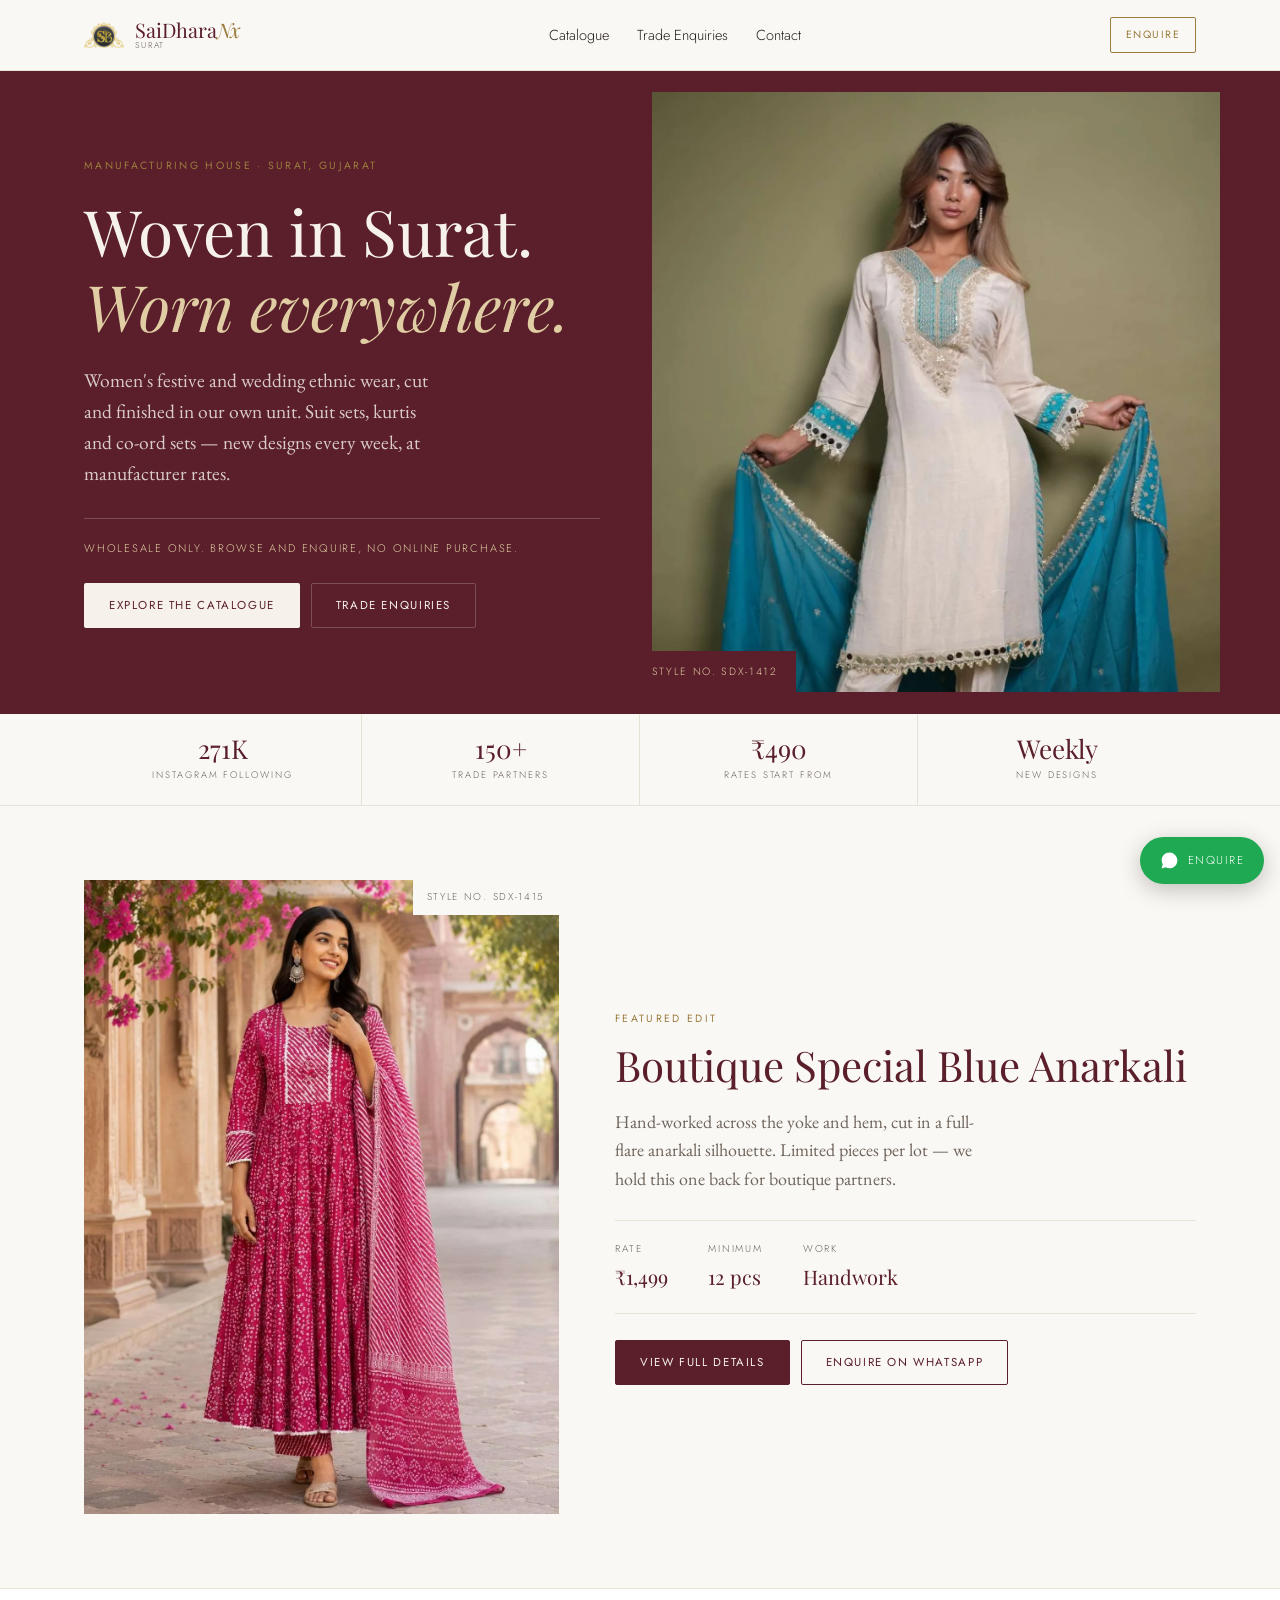
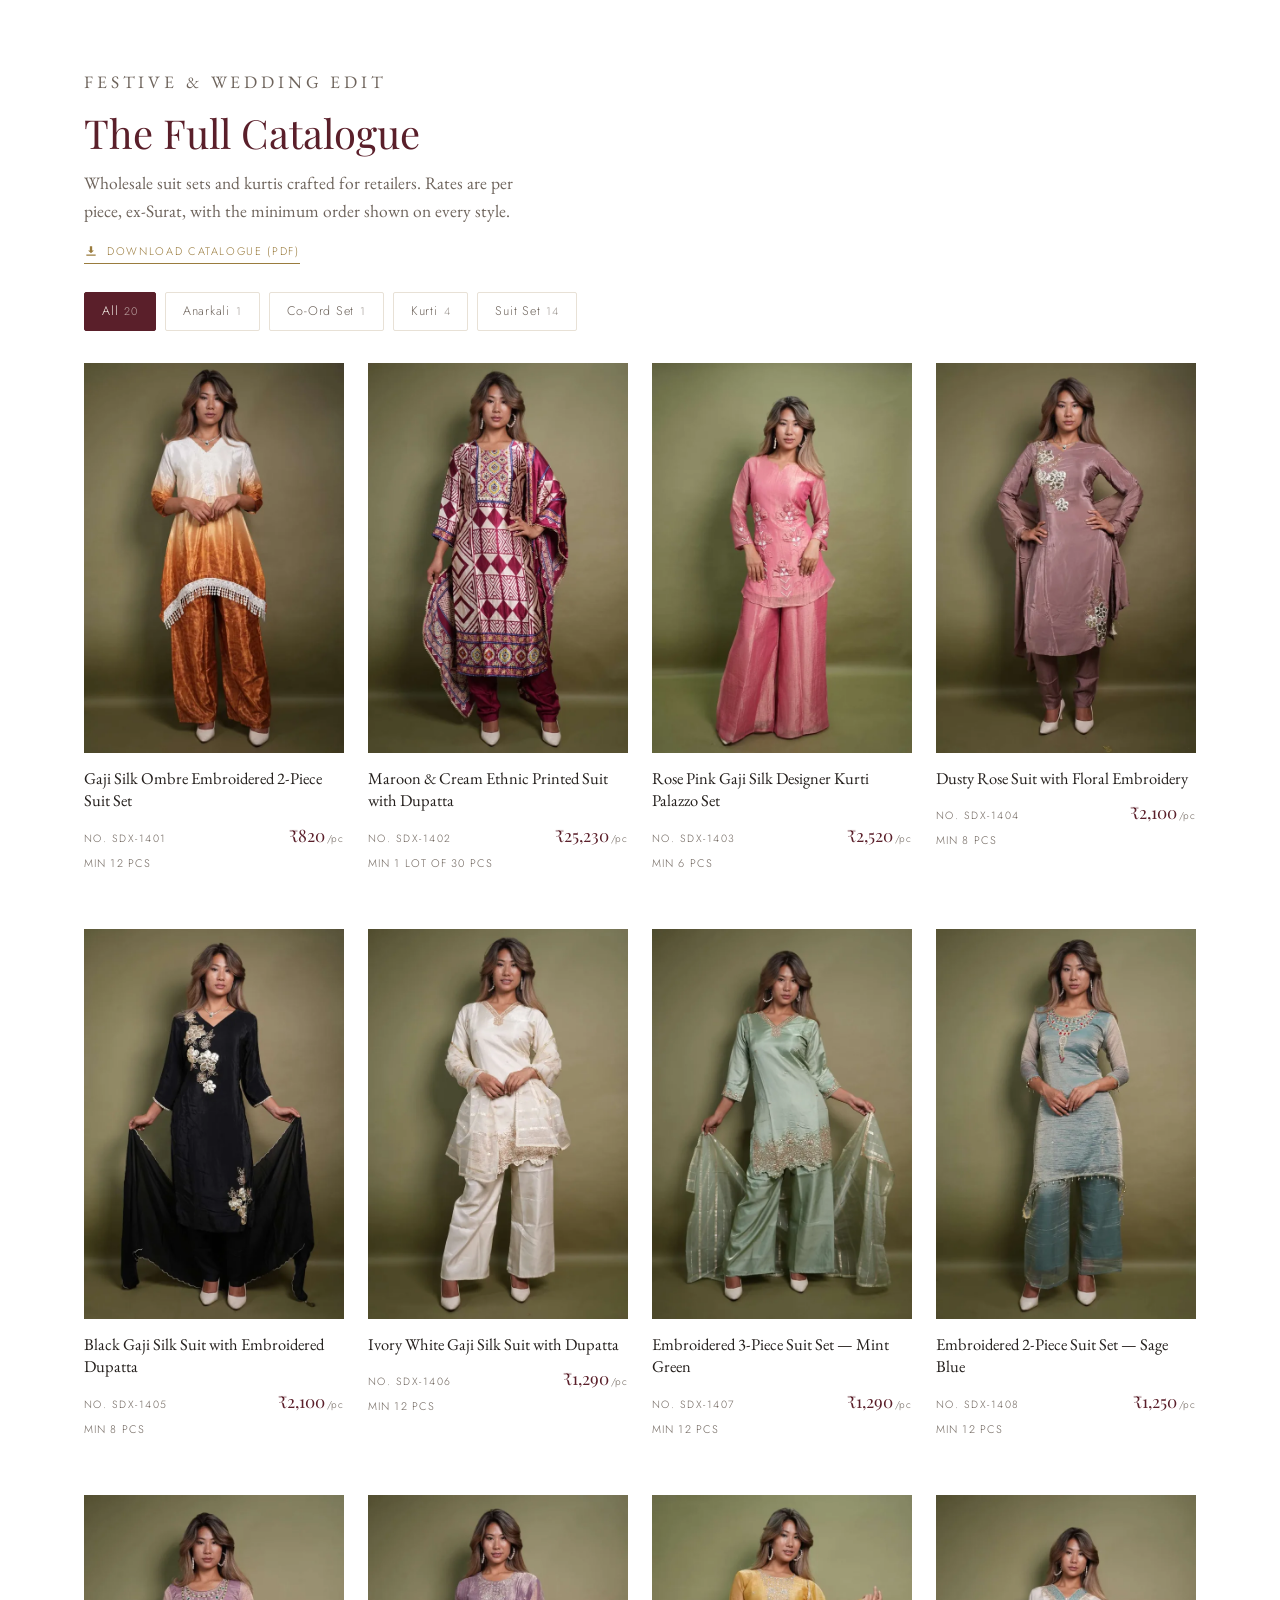
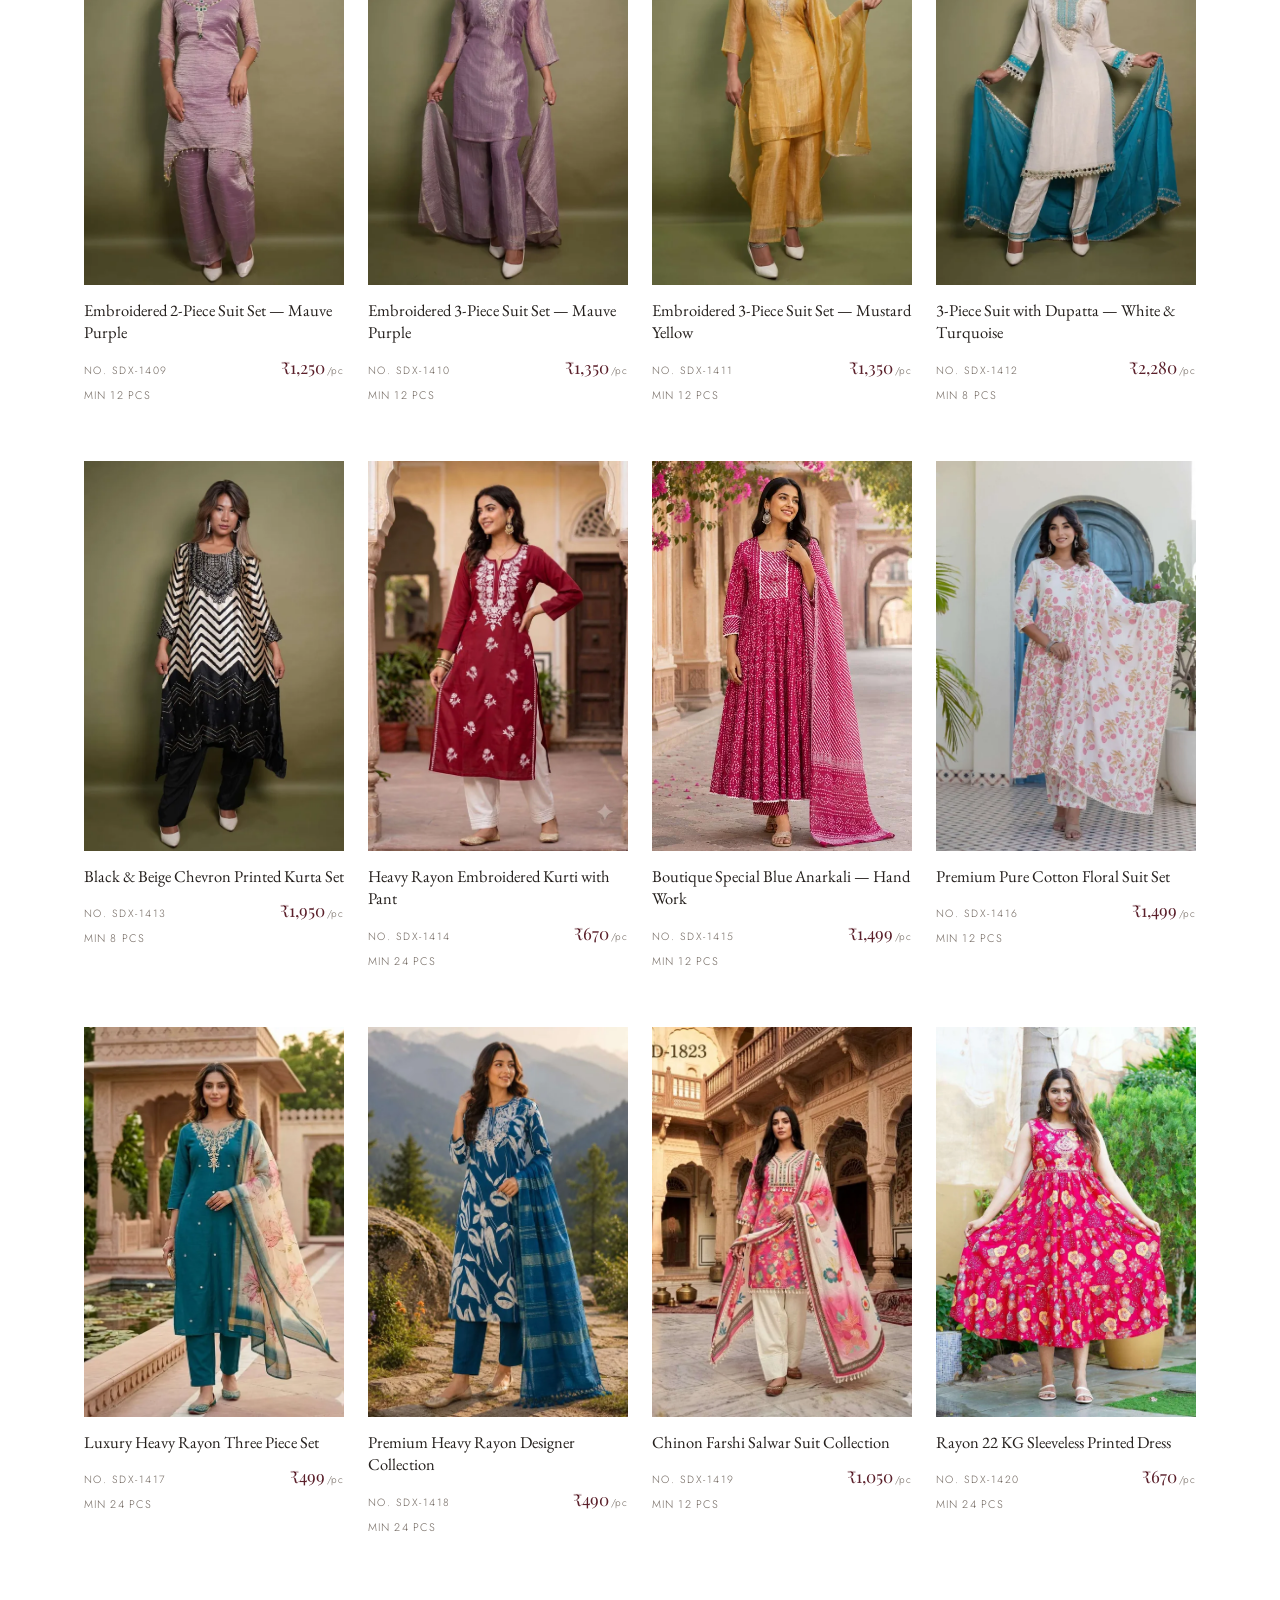
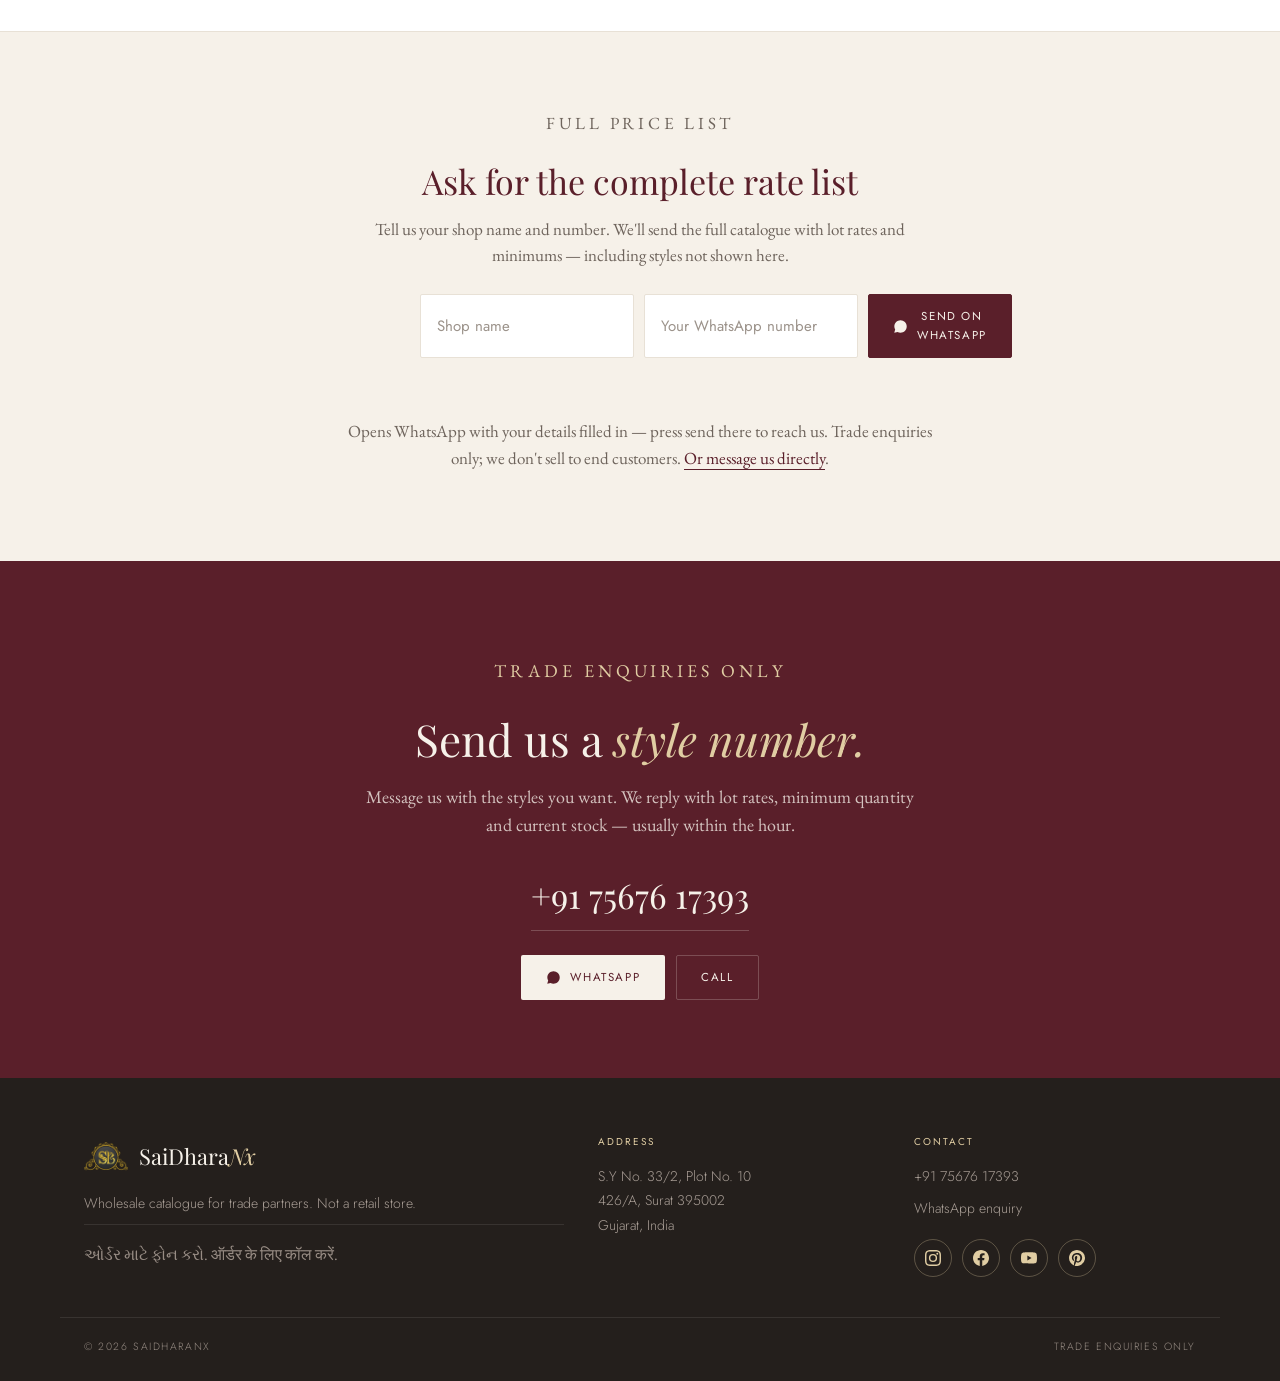
==== index.html @ 98fdb4f4 "Wholesale catalogue site for SaiDharaNx Static catalogue built for a Surat ethnic-wear manufacturer." ====
<!DOCTYPE html>
<html lang="en">
<head>
<meta charset="UTF-8">
<meta name="viewport" content="width=device-width, initial-scale=1.0">
<title>SaiDharaNx — Wholesale Ethnic Wear Manufacturer, Surat</title>
<meta name="description" content="Manufacturing house in Surat. Women's festive and wedding ethnic wear — suit sets, kurtis, co-ord sets. Wholesale catalogue for trade partners. Rates from ₹490 per piece.">
<link rel="canonical" href="https://REPLACE-WITH-LIVE-DOMAIN.com/">

<!-- WhatsApp / social preview -->
<meta property="og:type" content="website">
<meta property="og:site_name" content="SaiDharaNx">
<meta property="og:title" content="SaiDharaNx — Wholesale Ethnic Wear, Surat">
<meta property="og:description" content="Manufacturer of women's festive and wedding ethnic wear. Suit sets, kurtis, co-ord sets. Wholesale only — rates from ₹490 per piece.">
<!-- ⚠️ og:image MUST be an absolute URL — social crawlers cannot resolve
     a relative path. Replace the host below with the live domain. -->
<meta property="og:image" content="https://REPLACE-WITH-LIVE-DOMAIN.com/assets/img/og.jpg">
<meta property="og:image:width" content="1200">
<meta property="og:image:height" content="630">
<meta name="twitter:card" content="summary_large_image">
<meta name="theme-color" content="#5A1F2A">

<link rel="icon" href="assets/img/logo-96.png">
<link rel="apple-touch-icon" href="assets/img/logo-96.png">
<link rel="preconnect" href="https://fonts.googleapis.com">
<link rel="preconnect" href="https://fonts.gstatic.com" crossorigin>
<link href="https://fonts.googleapis.com/css2?family=Playfair+Display:ital@0;1&family=EB+Garamond:ital@0;1&family=Jost:wght@300;400&display=swap" rel="stylesheet">
<link rel="stylesheet" href="assets/site.css">

<script type="application/ld+json">
{"@context":"https://schema.org","@type":"Organization","name":"SaiDharaNx",
 "url":"https://REPLACE-WITH-LIVE-DOMAIN.com/","logo":"assets/img/logo-96.png",
 "telephone":"+91-75676-17393",
 "address":{"@type":"PostalAddress","streetAddress":"S.Y No. 33/2, Plot No. 10, 426/A","addressLocality":"Surat","postalCode":"395002","addressRegion":"Gujarat","addressCountry":"IN"},
 "sameAs":["https://www.instagram.com/saidharannx_official"]}
</script>

<style>
.hero{background:var(--aubergine);color:var(--ivory);overflow:hidden}
.hero__in{display:grid;max-width:var(--wrap);margin:0 auto;align-items:center}
.hero__copy{padding:54px 24px 58px}
.hero h1{font-size:clamp(38px,8.4vw,64px);color:var(--ivory);margin:20px 0 0}
.hero h1 em{font-style:italic;color:var(--champagne)}
.hero__lede{font-family:var(--serif);font-size:clamp(17px,3.4vw,19.5px);line-height:1.6;color:rgba(246,241,233,.82);margin:22px 0 0;max-width:40ch}
.hero__terms{font-size:11px;letter-spacing:.16em;text-transform:uppercase;color:var(--champagne);margin:28px 0 0;padding-top:20px;border-top:1px solid var(--line-dim)}
.hero__act{display:flex;flex-wrap:wrap;gap:11px;margin-top:26px}
.hero__art{position:relative;aspect-ratio:4/5;overflow:hidden}
.hero__art img{width:100%;height:100%;object-fit:cover;object-position:center 16%}
.hero__tag{position:absolute;left:0;bottom:0;background:var(--aubergine);padding:12px 18px 12px 0;font-size:10.5px;letter-spacing:.16em;text-transform:uppercase;color:var(--champagne)}
@media(min-width:900px){
  .hero__in{grid-template-columns:1.02fr .98fr}
  .hero__copy{padding:86px 52px 86px 24px}
  .hero__art{aspect-ratio:auto;height:600px}
}

.edit{padding:74px 0}
.edit__in{display:grid;gap:34px;align-items:center}
.edit__art{position:relative;aspect-ratio:4/5;overflow:hidden;background:var(--ivory)}
.edit__art img{width:100%;height:100%;object-fit:cover}
.edit__no{position:absolute;top:0;right:0;background:var(--cream);color:var(--muted);padding:9px 14px;font-size:10px;letter-spacing:.17em;text-transform:uppercase}
.edit h2{font-size:clamp(30px,5.6vw,42px);margin:14px 0 0;color:var(--aubergine)}
.edit__desc{font-family:var(--serif);font-size:18px;line-height:1.6;color:var(--muted);margin:18px 0 0;max-width:42ch}
.edit__meta{display:flex;flex-wrap:wrap;gap:0 40px;margin:26px 0 0;padding:20px 0;border-top:1px solid var(--line);border-bottom:1px solid var(--line)}
.edit__k{font-size:10px;letter-spacing:.18em;text-transform:uppercase;color:var(--muted)}
.edit__v{font-family:var(--display);font-size:20px;color:var(--aubergine);margin-top:2px}
.edit__act{margin-top:26px;display:flex;flex-wrap:wrap;gap:11px}
@media(min-width:880px){.edit__in{grid-template-columns:.9fr 1.1fr;gap:56px}.edit__art{aspect-ratio:3/4}}

.cat{background:#fff;border-top:1px solid var(--line);padding:66px 0 84px}
.cat__head{margin-bottom:26px;max-width:52ch}
.cat__head h2{font-size:clamp(28px,5.2vw,40px);margin:14px 0 0;color:var(--aubergine)}
.cat__head p{font-family:var(--serif);font-size:17.5px;line-height:1.58;color:var(--muted);margin:13px 0 0}
.cat__pdf{display:inline-flex;align-items:center;gap:9px;margin-top:18px;font-size:11px;letter-spacing:.15em;text-transform:uppercase;color:var(--gold-soft);border-bottom:1px solid currentColor;padding-bottom:3px}
.cat__pdf:hover{color:var(--aubergine)}

.enq{background:var(--aubergine);color:var(--ivory);padding:78px 0}
.enq__in{max-width:600px;margin:0 auto;text-align:center}
.enq h2{color:var(--ivory);font-size:clamp(30px,5.8vw,44px);margin:16px 0 0}
.enq h2 em{font-style:italic;color:var(--champagne)}
.enq p{font-family:var(--serif);font-size:18px;line-height:1.58;color:rgba(246,241,233,.78);margin:18px 0 28px}
.enq .label{color:var(--champagne)}
.enq__no{font-family:var(--display);font-size:clamp(24px,5.2vw,34px);color:var(--ivory);display:inline-block;margin-bottom:24px;border-bottom:1px solid var(--line-dim);padding-bottom:7px}
.enq__act{display:flex;flex-wrap:wrap;gap:11px;justify-content:center}
</style>
</head>
<body>
<a class="skip" href="#main-content">Skip to content</a>

<!-- icon sprite -->
<svg width="0" height="0" style="position:absolute" aria-hidden="true"><defs>
<symbol id="i-wa" viewBox="0 0 24 24"><path d="M17.47 14.38c-.3-.15-1.76-.87-2.03-.97-.27-.1-.47-.15-.67.15-.2.3-.77.97-.94 1.17-.17.2-.35.22-.65.07-.3-.15-1.26-.46-2.4-1.48-.89-.79-1.49-1.77-1.66-2.07-.17-.3-.02-.46.13-.61.13-.13.3-.35.45-.52.15-.17.2-.3.3-.5.1-.2.05-.37-.02-.52-.08-.15-.67-1.61-.92-2.21-.24-.58-.49-.5-.67-.51h-.57c-.2 0-.52.07-.79.37-.27.3-1.04 1.02-1.04 2.48s1.07 2.88 1.22 3.08c.15.2 2.1 3.2 5.08 4.49.71.31 1.26.49 1.69.62.71.23 1.36.19 1.87.12.57-.09 1.76-.72 2.01-1.41.25-.7.25-1.29.17-1.42-.07-.13-.27-.2-.57-.35zM12.04 2C6.58 2 2.13 6.45 2.13 11.91c0 1.75.46 3.45 1.32 4.95L2 22l5.25-1.38a9.87 9.87 0 0 0 4.79 1.22h.01c5.46 0 9.91-4.45 9.91-9.91 0-2.65-1.03-5.14-2.9-7.01A9.82 9.82 0 0 0 12.04 2z"/></symbol>
<symbol id="i-ig" viewBox="0 0 24 24"><path d="M12 2.16c3.2 0 3.58.01 4.85.07 1.17.05 1.8.25 2.23.41.56.22.96.48 1.38.9.42.42.68.82.9 1.38.16.42.36 1.06.41 2.23.06 1.27.07 1.65.07 4.85s-.01 3.58-.07 4.85c-.05 1.17-.25 1.8-.41 2.23-.22.56-.48.96-.9 1.38-.42.42-.82.68-1.38.9-.42.16-1.06.36-2.23.41-1.27.06-1.65.07-4.85.07s-3.58-.01-4.85-.07c-1.17-.05-1.8-.25-2.23-.41-.56-.22-.96-.48-1.38-.9-.42-.42-.68-.82-.9-1.38-.16-.42-.36-1.06-.41-2.23-.06-1.27-.07-1.65-.07-4.85s.01-3.58.07-4.85c.05-1.17.25-1.8.41-2.23.22-.56.48-.96.9-1.38.42-.42.82-.68 1.38-.9.42-.16 1.06-.36 2.23-.41 1.27-.06 1.65-.07 4.85-.07M12 0C8.74 0 8.33.01 7.05.07 5.78.13 4.9.33 4.14.63a5.9 5.9 0 0 0-2.13 1.38A5.9 5.9 0 0 0 .63 4.14C.33 4.9.13 5.78.07 7.05.01 8.33 0 8.74 0 12s.01 3.67.07 4.95c.06 1.27.26 2.15.56 2.91a5.9 5.9 0 0 0 1.38 2.13 5.9 5.9 0 0 0 2.13 1.38c.76.3 1.64.5 2.91.56C8.33 23.99 8.74 24 12 24s3.67-.01 4.95-.07c1.27-.06 2.15-.26 2.91-.56a5.9 5.9 0 0 0 2.13-1.38 5.9 5.9 0 0 0 1.38-2.13c.3-.76.5-1.64.56-2.91.06-1.28.07-1.69.07-4.95s-.01-3.67-.07-4.95c-.06-1.27-.26-2.15-.56-2.91a5.9 5.9 0 0 0-1.38-2.13A5.9 5.9 0 0 0 19.86.63c-.76-.3-1.64-.5-2.91-.56C15.67.01 15.26 0 12 0z"/><path d="M12 5.84A6.16 6.16 0 1 0 18.16 12 6.16 6.16 0 0 0 12 5.84zm0 10.16A4 4 0 1 1 16 12a4 4 0 0 1-4 4z"/><circle cx="18.41" cy="5.59" r="1.44"/></symbol>
<symbol id="i-fb" viewBox="0 0 24 24"><path d="M24 12.07C24 5.4 18.63 0 12 0S0 5.4 0 12.07C0 18.1 4.39 23.1 10.13 24v-8.44H7.08v-3.49h3.05V9.41c0-3.02 1.79-4.69 4.53-4.69 1.31 0 2.68.24 2.68.24v2.96h-1.51c-1.49 0-1.96.93-1.96 1.89v2.26h3.33l-.53 3.49h-2.8V24C19.61 23.1 24 18.1 24 12.07z"/></symbol>
<symbol id="i-yt" viewBox="0 0 24 24"><path d="M23.5 6.19a3.02 3.02 0 0 0-2.12-2.14C19.5 3.55 12 3.55 12 3.55s-7.5 0-9.38.5A3.02 3.02 0 0 0 .5 6.19C0 8.08 0 12 0 12s0 3.92.5 5.81a3.02 3.02 0 0 0 2.12 2.14c1.88.5 9.38.5 9.38.5s7.5 0 9.38-.5a3.02 3.02 0 0 0 2.12-2.14C24 15.92 24 12 24 12s0-3.92-.5-5.81zM9.55 15.57V8.43L15.82 12l-6.27 3.57z"/></symbol>
<symbol id="i-pt" viewBox="0 0 24 24"><path d="M12 0C5.37 0 0 5.37 0 12c0 5.08 3.16 9.43 7.63 11.18-.11-.95-.2-2.41.04-3.45.22-.94 1.4-5.96 1.4-5.96s-.36-.72-.36-1.78c0-1.67.97-2.91 2.17-2.91 1.02 0 1.52.77 1.52 1.69 0 1.03-.66 2.57-1 4-.28 1.19.6 2.16 1.77 2.16 2.12 0 3.76-2.24 3.76-5.47 0-2.86-2.06-4.86-4.99-4.86-3.4 0-5.4 2.55-5.4 5.19 0 1.03.4 2.13.89 2.73.1.12.11.22.08.34-.09.38-.29 1.19-.33 1.35-.05.22-.17.27-.4.16-1.5-.7-2.43-2.89-2.43-4.65 0-3.79 2.75-7.27 7.93-7.27 4.16 0 7.4 2.97 7.4 6.93 0 4.14-2.61 7.47-6.23 7.47-1.22 0-2.36-.63-2.75-1.38l-.75 2.85c-.27 1.04-1 2.35-1.49 3.15A12 12 0 1 0 12 0z"/></symbol>
<symbol id="i-pdf" viewBox="0 0 24 24"><path d="M12 16l-5-5h3V4h4v7h3l-5 5zm-8 2h16v2H4v-2z"/></symbol>
</defs></svg>

<header class="mast">
  <div class="wrap mast__in">
    <a href="index.html" class="mast__brand">
      <img src="assets/img/logo-96.png" alt="" class="mast__logo" width="40" height="40">
      <span class="mast__word">SaiDhara<em>Nx</em><small>Surat</small></span>
    </a>
    <nav class="mast__nav">
      <a href="#catalogue">Catalogue</a>
      <a href="#enquire">Trade Enquiries</a>
      <a href="#contact">Contact</a>
    </nav>
    <a href="https://wa.me/917567617393" class="btn btn--gold mast__cta">Enquire</a>
    <button class="burger" id="burger" aria-label="Open menu" aria-expanded="false" aria-controls="drawer"><i></i></button>
  </div>
</header>

<div class="drawer" id="drawer" role="dialog" aria-modal="true" aria-label="Menu">
  <div class="drawer__top">
    <span class="drawer__brand">SaiDhara<em>Nx</em></span>
    <button class="drawer__x" id="drawerX" aria-label="Close menu">&times;</button>
  </div>
  <nav>
    <a href="#catalogue" data-close>Catalogue</a>
    <a href="#enquire" data-close>Trade Enquiries</a>
    <a href="#contact" data-close>Contact</a>
    <a href="assets/saidharanx-catalogue.pdf" data-close>Download Catalogue</a>
  </nav>
  <div class="drawer__foot">
    <a href="https://wa.me/917567617393" class="btn btn--ivory"><svg class="icon"><use href="#i-wa"/></svg> Enquire on WhatsApp</a>
    <a href="tel:+917567617393" class="drawer__tel">+91 75676 17393</a>
  </div>
</div>

<noscript>
  <p class="nojs">The catalogue needs JavaScript to load. Message us on
  <a href="https://wa.me/917567617393">WhatsApp</a> or call +91 75676 17393 and we'll send the full price list.</p>
</noscript>

<main id="main-content">
<section class="hero">
  <div class="hero__in">
    <div class="hero__copy">
      <p class="label label--gold">Manufacturing House · Surat, Gujarat</p>
      <h1>Woven in Surat.<br><em>Worn everywhere.</em></h1>
      <p class="hero__lede">
        Women's festive and wedding ethnic wear, cut and finished in our own unit.
        Suit sets, kurtis and co-ord sets — new designs every week, at manufacturer rates.
      </p>
      <p class="hero__terms">Wholesale only. Browse and enquire, no online purchase.</p>
      <div class="hero__act">
        <a href="#catalogue" class="btn btn--ivory">Explore the Catalogue</a>
        <a href="https://wa.me/917567617393" class="btn btn--outline-ivory">Trade Enquiries</a>
      </div>
    </div>
    <div class="hero__art">
      <picture>
        <source type="image/webp" srcset="assets/img/sdx-1412-1200.webp">
        <img src="assets/img/sdx-1412-800.jpg" width="1066" height="1600"
             alt="Gaji silk embroidered three-piece suit in white and turquoise"
             fetchpriority="high" decoding="async">
      </picture>
      <span class="hero__tag">Style No. SDX-1412</span>
    </div>
  </div>
</section>

<div class="trust">
  <div class="wrap trust__in">
    <div class="trust__i"><div class="trust__n">271K</div><div class="trust__k">Instagram following</div></div>
    <div class="trust__i"><div class="trust__n">150+</div><div class="trust__k">Trade partners</div></div>
    <div class="trust__i"><div class="trust__n">₹490</div><div class="trust__k">Rates start from</div></div>
    <div class="trust__i"><div class="trust__n">Weekly</div><div class="trust__k">New designs</div></div>
  </div>
</div>

<section class="edit">
  <div class="wrap edit__in">
    <div class="edit__art">
      <picture>
        <source type="image/webp" srcset="assets/img/sdx-1415-1200.webp">
        <img src="assets/img/sdx-1415-800.jpg" width="1066" height="1600"
             alt="Boutique special blue anarkali with hand work" loading="lazy" decoding="async">
      </picture>
      <span class="edit__no">Style No. SDX-1415</span>
    </div>
    <div>
      <p class="label label--gold">Featured Edit</p>
      <h2>Boutique Special Blue Anarkali</h2>
      <p class="edit__desc">
        Hand-worked across the yoke and hem, cut in a full-flare anarkali silhouette.
        Limited pieces per lot — we hold this one back for boutique partners.
      </p>
      <div class="edit__meta">
        <div><div class="edit__k">Rate</div><div class="edit__v">₹1,499</div></div>
        <div><div class="edit__k">Minimum</div><div class="edit__v">12 pcs</div></div>
        <div><div class="edit__k">Work</div><div class="edit__v">Handwork</div></div>
      </div>
      <div class="edit__act">
        <a href="product.html?sku=SDX-1415" class="btn btn--aub">View Full Details</a>
        <a href="https://wa.me/917567617393?text=Hello%2C%20please%20share%20the%20lot%20rate%20and%20stock%20for%20SDX-1415%20%E2%80%94%20Boutique%20Special%20Blue%20Anarkali" class="btn btn--outline-aub">Enquire on WhatsApp</a>
      </div>
    </div>
  </div>
</section>

<section class="cat" id="catalogue">
  <div class="wrap">
    <div class="cat__head">
      <p class="label label--gold">Festive &amp; Wedding Edit</p>
      <h2>The Full Catalogue</h2>
      <p>Wholesale suit sets and kurtis crafted for retailers. Rates are per piece, ex-Surat, with the minimum order shown on every style.</p>
      <a class="cat__pdf" href="assets/saidharanx-catalogue.pdf" download>
        <svg class="icon" style="width:14px;height:14px"><use href="#i-pdf"/></svg> Download catalogue (PDF)
      </a>
    </div>
    <div class="pills" id="pills"></div>
    <div class="grid" id="grid"></div>
  </div>
</section>

<section class="lead">
  <div class="wrap lead__in">
    <p class="label label--gold">Full Price List</p>
    <h2>Ask for the complete rate list</h2>
    <p>Tell us your shop name and number. We'll send the full catalogue with lot
       rates and minimums — including styles not shown here.</p>
    <form class="lead__form" id="leadForm">
      <input type="text" name="shop" placeholder="Shop name" required autocomplete="organization">
      <input type="tel" name="phone" placeholder="Your WhatsApp number" required
             autocomplete="tel" inputmode="numeric" pattern="[0-9+ ]{8,15}">
      <button type="submit" class="btn btn--aub">
        <svg class="icon"><use href="#i-wa"/></svg> Send on WhatsApp
      </button>
    </form>
    <p class="lead__ok" id="leadOk" role="status"></p>
    <p class="lead__note">
      Opens WhatsApp with your details filled in — press send there to reach us.
      Trade enquiries only; we don't sell to end customers.
      <a href="https://wa.me/917567617393" class="lead__direct">Or message us directly</a>.
    </p>
  </div>
</section>

<section class="enq" id="enquire">
  <div class="wrap enq__in">
    <p class="label">Trade Enquiries Only</p>
    <h2>Send us a <em>style number.</em></h2>
    <p>Message us with the styles you want. We reply with lot rates, minimum quantity and current stock — usually within the hour.</p>
    <div><a href="tel:+917567617393" class="enq__no">+91 75676 17393</a></div>
    <div class="enq__act">
      <a href="https://wa.me/917567617393" class="btn btn--ivory"><svg class="icon"><use href="#i-wa"/></svg> WhatsApp</a>
      <a href="tel:+917567617393" class="btn btn--outline-ivory">Call</a>
    </div>
  </div>
</section>

</main>

<footer class="foot" id="contact">
  <div class="wrap foot__g">
    <div>
      <div class="foot__m">
        <img src="assets/img/logo-96.png" alt="" width="44" height="44">
        <span>SaiDhara<em>Nx</em></span>
      </div>
      <p>Wholesale catalogue for trade partners. Not a retail store.</p>
      <p class="foot__nat"><span lang="gu">ઓર્ડર માટે ફોન કરો.</span> <span lang="hi">ऑर्डर के लिए कॉल करें.</span></p>
    </div>
    <div>
      <h4>Address</h4>
      <p>S.Y No. 33/2, Plot No. 10<br>426/A, Surat 395002<br>Gujarat, India</p>
    </div>
    <div>
      <h4>Contact</h4>
      <p><a href="tel:+917567617393">+91 75676 17393</a></p>
      <p><a href="https://wa.me/917567617393">WhatsApp enquiry</a></p>
      <div class="social">
        <a target="_blank" rel="noopener" href="https://www.instagram.com/saidharannx_official" aria-label="Instagram"><svg class="icon"><use href="#i-ig"/></svg></a>
        <a target="_blank" rel="noopener" href="https://www.facebook.com/" aria-label="Facebook"><svg class="icon"><use href="#i-fb"/></svg></a>
        <a target="_blank" rel="noopener" href="https://www.youtube.com/" aria-label="YouTube"><svg class="icon"><use href="#i-yt"/></svg></a>
        <a target="_blank" rel="noopener" href="https://www.pinterest.com/" aria-label="Pinterest"><svg class="icon"><use href="#i-pt"/></svg></a>
      </div>
    </div>
  </div>
  <div class="wrap foot__b">
    <span>© 2026 SaiDharaNx</span>
    <span>Trade enquiries only</span>
  </div>
</footer>

<a href="https://wa.me/917567617393" class="wa" aria-label="Enquire on WhatsApp">
  <svg class="icon"><use href="#i-wa"/></svg><span>Enquire</span>
</a>

<script src="assets/data.js"></script>
<script>
/* ── mobile drawer (focus-trapped) ─────────────────────────── */
const drawer = document.getElementById('drawer');
const burger = document.getElementById('burger');
let lastFocus = null;

const focusables = () =>
  [...drawer.querySelectorAll('a[href],button')].filter(el => el.offsetParent !== null);

function openDrawer(){
  lastFocus = document.activeElement;
  drawer.classList.add('is-open');
  burger.setAttribute('aria-expanded','true');
  document.body.style.overflow = 'hidden';
  focusables()[0]?.focus();
}
function closeDrawer(){
  if (!drawer.classList.contains('is-open')) return;
  drawer.classList.remove('is-open');
  burger.setAttribute('aria-expanded','false');
  document.body.style.overflow = '';
  lastFocus?.focus();
}
burger.addEventListener('click', openDrawer);
document.getElementById('drawerX').addEventListener('click', closeDrawer);
drawer.querySelectorAll('[data-close]').forEach(a => a.addEventListener('click', closeDrawer));

document.addEventListener('keydown', e => {
  if (!drawer.classList.contains('is-open')) return;
  if (e.key === 'Escape'){ closeDrawer(); return; }
  if (e.key !== 'Tab') return;
  const f = focusables();
  if (!f.length) return;
  const first = f[0], last = f[f.length - 1];
  if (e.shiftKey && document.activeElement === first){ e.preventDefault(); last.focus(); }
  else if (!e.shiftKey && document.activeElement === last){ e.preventDefault(); first.focus(); }
});

/* ── catalogue ─────────────────────────────────────────────── */
const CATS = ['All', ...[...new Set(PRODUCTS.map(p => p.type))].sort()];
let cat = 'All';
const pillsEl = document.getElementById('pills');
const gridEl  = document.getElementById('grid');

const cardHTML = p => `
  <a class="card" href="product.html?sku=${p.sku}">
    <div class="card__art">
      <picture>
        <source type="image/webp" srcset="assets/img/${p.sku.toLowerCase()}-600.webp">
        <img src="assets/img/${p.sku.toLowerCase()}-800.jpg" width="1066" height="1600"
             alt="${p.name}" loading="lazy" decoding="async">
      </picture>
    </div>
    <p class="card__name">${p.name}</p>
    <div class="card__meta">
      <span class="card__no">No. ${p.sku}</span>
      <span class="card__price">${inr(p.price)}<small>/pc</small></span>
    </div>
    <p class="card__moq">Min ${p.moq} ${p.moqUnit}</p>
  </a>`;

function paint(){
  pillsEl.innerHTML = CATS.map(c => {
    const n = c === 'All' ? PRODUCTS.length : PRODUCTS.filter(p => p.type === c).length;
    return `<button class="pill${c === cat ? ' is-on' : ''}" data-cat="${c}"
             aria-pressed="${c === cat}">${c}<span>${n}</span></button>`;
  }).join('');

  const list = cat === 'All' ? PRODUCTS : PRODUCTS.filter(p => p.type === cat);
  gridEl.innerHTML = list.length ? list.map(cardHTML).join('') : `
    <div class="empty">
      <h3>Nothing in this category yet</h3>
      <p>Message us — we carry more than the catalogue shows.</p>
      <a href="https://wa.me/${WHATSAPP}" class="btn btn--outline-aub">Enquire on WhatsApp</a>
    </div>`;
}

pillsEl.addEventListener('click', e => {
  const b = e.target.closest('.pill');
  if (!b) return;
  cat = b.dataset.cat;
  paint();
});
paint();

/* ── rate-list request ─────────────────────────────────────
   This hands off to WhatsApp; it does not store anything server-side.
   To collect leads properly, POST to a form endpoint here as well.      */
document.getElementById('leadForm').addEventListener('submit', e => {
  e.preventDefault();
  const f = e.target;
  const msg = `Hello, please send me the full rate list.
Shop: ${f.shop.value}
WhatsApp: ${f.phone.value}`;
  document.getElementById('leadOk').textContent =
    'Opening WhatsApp — press send there to receive the list.';
  location.href = `https://wa.me/${WHATSAPP}?text=${encodeURIComponent(msg)}`;
});
</script>
<!-- Analytics — uncomment and add the client's ID once they have an account.
<script async src="https://www.googletagmanager.com/gtag/js?id=G-XXXXXXX"></script>
<script>window.dataLayer=window.dataLayer||[];function gtag(){dataLayer.push(arguments)}
gtag('js',new Date());gtag('config','G-XXXXXXX');</script>
-->
</body>
</html>
---- assets/site.css ----
/* ══════════════════════════════════════════════════════════════════
   SaiDharaNx — shared stylesheet
   Palette: aubergine + gold + ink on cream. Gold is from the client logo.
   ══════════════════════════════════════════════════════════════════ */
:root{
  --aubergine:  #5A1F2A;
  --aubergine-d:#48161F;
  --gold:       #C9A227;
  --gold-soft:  #9A7C3E;   /* gold on light — AA compliant */
  --champagne:  #E0CDA3;   /* gold on dark                 */
  --cream:      #FAF8F4;
  --ivory:      #F6F1E9;
  --ink:        #241F1C;
  --muted:      #6E645C;   /* 5.4:1 on cream               */
  --muted-dk:   #978C84;   /* 4.9:1 on ink                 */
  --line:       #E8E1D6;
  --line-dim:   rgba(246,241,233,.22);

  --display: 'Playfair Display', Georgia, serif;
  --serif:   'EB Garamond', Georgia, serif;
  --sans:    'Jost', system-ui, sans-serif;

  --wrap: 1160px;
}

*,*::before,*::after{box-sizing:border-box}
html{-webkit-text-size-adjust:100%;scroll-behavior:smooth}
body{
  margin:0;background:var(--cream);color:var(--ink);
  font-family:var(--sans);font-size:15px;font-weight:300;line-height:1.65;
  -webkit-font-smoothing:antialiased;
}
img{max-width:100%;display:block}
a{color:inherit;text-decoration:none}
button{font:inherit;color:inherit}
:focus-visible{outline:2px solid var(--gold-soft);outline-offset:3px}
@media (prefers-reduced-motion:reduce){
  html{scroll-behavior:auto}
  *{animation:none!important;transition:none!important}
}

.wrap{max-width:var(--wrap);margin:0 auto;padding:0 24px}
h1,h2,h3{font-family:var(--display);font-weight:400;margin:0;line-height:1.16}
.icon{width:1em;height:1em;fill:currentColor;flex:none}
.sr{position:absolute;width:1px;height:1px;overflow:hidden;clip:rect(0 0 0 0);white-space:nowrap}

/* skip link */
.skip{
  position:absolute;left:16px;top:-60px;z-index:200;
  background:var(--aubergine);color:var(--ivory);padding:12px 20px;
  font-size:12px;letter-spacing:.12em;text-transform:uppercase;border-radius:2px;
  transition:top .18s;
}
.skip:focus{top:16px}

.label{
  font-family:var(--sans);font-size:10.5px;font-weight:400;
  letter-spacing:.22em;text-transform:uppercase;color:var(--muted);margin:0;
}
.label--gold{color:var(--gold-soft)}

/* ── buttons ──────────────────────────────────────────────── */
.btn{
  display:inline-flex;align-items:center;justify-content:center;gap:9px;
  padding:12px 24px;font-family:var(--sans);font-size:11.5px;font-weight:400;
  letter-spacing:.14em;text-transform:uppercase;
  border:1px solid transparent;border-radius:2px;cursor:pointer;background:none;
  transition:background .2s,color .2s,border-color .2s;
}
.btn--gold{border-color:var(--gold-soft);color:var(--gold-soft)}
.btn--gold:hover{background:var(--gold-soft);color:#fff}
.btn--ivory{background:var(--ivory);color:var(--aubergine)}
.btn--ivory:hover{background:#fff}
.btn--outline-ivory{border-color:var(--line-dim);color:var(--ivory)}
.btn--outline-ivory:hover{border-color:var(--ivory)}
.btn--aub{background:var(--aubergine);color:var(--ivory);border-color:var(--aubergine)}
.btn--aub:hover{background:var(--aubergine-d);border-color:var(--aubergine-d)}
.btn--outline-aub{border-color:var(--aubergine);color:var(--aubergine)}
.btn--outline-aub:hover{background:var(--aubergine);color:var(--ivory)}
.btn .icon{width:15px;height:15px}

/* ══════════════ HEADER ══════════════ */
/* solid background, no backdrop-filter — blur is expensive on the
   low-end Android handsets this audience actually browses on */
.mast{
  position:sticky;top:0;z-index:70;
  background:var(--cream);
  border-bottom:1px solid var(--line);
}
.mast__in{display:flex;align-items:center;justify-content:space-between;height:70px;gap:16px}
.mast__brand{display:flex;align-items:center;gap:11px;min-width:0}
.mast__logo{height:40px;width:40px;flex:none}
.mast__word{font-family:var(--display);font-size:20px;color:var(--aubergine);white-space:nowrap;line-height:1.1}
.mast__word em{font-style:italic;color:var(--gold-soft)}
.mast__word small{display:block;font-family:var(--sans);font-size:8.5px;letter-spacing:.22em;text-transform:uppercase;color:var(--muted)}
.mast__nav{display:none;gap:28px;font-size:14.5px}
.mast__nav a{color:var(--ink);transition:color .18s}
.mast__nav a:hover{color:var(--gold-soft)}
.mast__cta{display:none;padding:8px 15px;font-size:10.5px}
.burger{
  display:grid;place-items:center;width:42px;height:42px;margin-right:-8px;
  background:none;border:0;cursor:pointer;color:var(--aubergine);
}
.burger i{display:block;width:20px;height:1.5px;background:currentColor;position:relative}
.burger i::before,.burger i::after{content:"";position:absolute;left:0;width:20px;height:1.5px;background:currentColor;transition:transform .25s}
.burger i::before{top:-6px}
.burger i::after{top:6px}
@media(min-width:900px){
  .mast__nav{display:flex}
  .mast__cta{display:inline-flex}
  .burger{display:none}
}
@media(max-width:420px){.mast__word{font-size:17px}}

/* mobile drawer */
.drawer{
  position:fixed;inset:0;z-index:100;background:var(--aubergine);color:var(--ivory);
  display:flex;flex-direction:column;padding:24px;
  transform:translateX(100%);visibility:hidden;
  transition:transform .3s cubic-bezier(.3,.8,.3,1), visibility .3s;
}
.drawer.is-open{transform:translateX(0);visibility:visible}
.drawer__top{display:flex;align-items:center;justify-content:space-between;height:46px}
.drawer__brand{font-family:var(--display);font-size:21px;color:var(--ivory)}
.drawer__brand em{font-style:italic;color:var(--champagne)}
.drawer__x{background:none;border:0;font-size:30px;line-height:1;color:var(--ivory);cursor:pointer;padding:0 6px}
.drawer nav{display:flex;flex-direction:column;gap:2px;margin-top:34px}
.drawer nav a{
  font-family:var(--display);font-size:27px;color:var(--ivory);
  padding:15px 0;border-bottom:1px solid var(--line-dim);
}
.drawer nav a:active{color:var(--champagne)}
.drawer__foot{margin-top:auto;padding-top:26px}
.drawer__foot .btn{width:100%}
.drawer__tel{display:block;text-align:center;margin-top:16px;font-family:var(--display);font-size:20px;color:var(--champagne)}

/* ══════════════ TRUST BAR ══════════════ */
.trust{background:var(--cream);border-bottom:1px solid var(--line)}
.trust__in{display:grid;grid-template-columns:repeat(2,1fr)}
.trust__i{padding:22px 12px;text-align:center;border-right:1px solid var(--line);border-bottom:1px solid var(--line)}
.trust__i:nth-child(2n){border-right:0}
.trust__i:nth-last-child(-n+2){border-bottom:0}
.trust__n{font-family:var(--display);font-size:26px;color:var(--aubergine);line-height:1}
.trust__k{font-size:9.5px;letter-spacing:.2em;text-transform:uppercase;color:var(--muted);margin-top:6px}
@media(min-width:800px){
  .trust__in{grid-template-columns:repeat(4,1fr)}
  .trust__i{border-bottom:0}
  .trust__i:nth-child(2n){border-right:1px solid var(--line)}
  .trust__i:last-child{border-right:0}
}

/* ══════════════ CATEGORY PILLS ══════════════ */
.pills{display:flex;flex-wrap:wrap;gap:9px;margin-bottom:32px}
.pill{
  border:1px solid var(--line);background:transparent;border-radius:2px;
  padding:8px 17px;font-size:12.5px;letter-spacing:.06em;color:var(--muted);
  cursor:pointer;transition:border-color .18s,color .18s,background .18s;
}
.pill:hover{border-color:var(--aubergine);color:var(--ink)}
.pill.is-on{background:var(--aubergine);border-color:var(--aubergine);color:var(--ivory)}
.pill span{opacity:.65;margin-left:6px;font-size:11px}

/* ══════════════ PRODUCT CARD ══════════════ */
.grid{display:grid;grid-template-columns:repeat(2,1fr);gap:34px 16px}
@media(min-width:660px){.grid{grid-template-columns:repeat(3,1fr);gap:46px 24px}}
@media(min-width:1080px){.grid{grid-template-columns:repeat(4,1fr)}}

.card{display:block}
.card__art{aspect-ratio:2/3;overflow:hidden;background:var(--ivory)}
.card__art img{width:100%;height:100%;object-fit:cover;transition:transform .7s cubic-bezier(.2,.7,.3,1)}
.card:hover .card__art img{transform:scale(1.04)}
.card__name{font-family:var(--serif);font-size:16.5px;line-height:1.36;margin:14px 0 0;color:var(--ink)}
.card__meta{display:flex;align-items:baseline;justify-content:space-between;gap:10px;margin-top:9px}
.card__no{font-size:10.5px;letter-spacing:.14em;text-transform:uppercase;color:var(--muted)}
.card__price{font-family:var(--display);font-size:17px;color:var(--aubergine);white-space:nowrap}
.card__price small{font-family:var(--sans);font-size:10px;color:var(--muted);letter-spacing:.08em;margin-left:2px}
.card__moq{font-size:11px;letter-spacing:.1em;text-transform:uppercase;color:var(--muted);margin-top:5px}

.empty{grid-column:1/-1;padding:70px 20px;text-align:center;border:1px dashed var(--line)}
.empty h3{font-size:22px;margin-bottom:10px}
.empty p{font-family:var(--serif);font-size:17px;color:var(--muted);margin:0 0 22px}

/* ══════════════ SPEC LIST ══════════════ */
.spec{border-top:1px solid var(--line);border-bottom:1px solid var(--line);margin:0}
.spec__r{display:grid;grid-template-columns:1fr 2fr;gap:16px;padding:13px 0;border-top:1px solid var(--line)}
.spec__r:first-child{border-top:0}
.spec__r dt{font-family:var(--sans);font-size:10.5px;letter-spacing:.2em;text-transform:uppercase;color:var(--muted);padding-top:3px;margin:0}
.spec__r dd{margin:0;color:var(--ink);font-size:14.5px;line-height:1.55}
@media(min-width:520px){.spec__r{grid-template-columns:150px 1fr;gap:20px}}

/* ══════════════ LEAD CAPTURE ══════════════ */
.lead{background:var(--ivory);border-top:1px solid var(--line);padding:64px 0}
.lead__in{max-width:640px;margin:0 auto;text-align:center}
.lead h2{font-size:clamp(25px,4.8vw,34px);color:var(--aubergine);margin:14px 0 0}
.lead p{font-family:var(--serif);font-size:17px;line-height:1.55;color:var(--muted);margin:14px 0 26px}
.lead__form{display:flex;flex-direction:column;gap:10px;max-width:440px;margin:0 auto}
.lead__form input{
  font-family:var(--sans);font-size:15px;padding:13px 16px;
  border:1px solid var(--line);border-radius:2px;background:#fff;color:var(--ink);
}
.lead__form input::placeholder{color:#9C938B}
.lead__form input:focus{outline:none;border-color:var(--aubergine)}
.lead__ok{color:var(--aubergine);font-size:14px;margin-top:14px;min-height:20px}
.lead__note{font-size:12px;color:var(--muted);margin-top:14px}
@media(min-width:520px){
  .lead__form{flex-direction:row}
  .lead__form input{flex:1}
}

/* ══════════════ FOOTER ══════════════ */
.foot{background:var(--ink);color:#A99E96;padding:56px 0 26px;font-size:14px}
.foot__g{display:grid;gap:34px}
.foot h4{font-size:10px;letter-spacing:.2em;text-transform:uppercase;color:var(--champagne);margin:0 0 13px;font-weight:400}
.foot p{margin:0 0 8px;line-height:1.75}
.foot a:hover{color:var(--ivory)}
.foot__m{display:flex;align-items:center;gap:11px;margin-bottom:13px}
.foot__m img{height:44px;width:44px}
.foot__m span{font-family:var(--display);font-size:22px;color:var(--ivory)}
.foot__m em{font-style:italic;color:var(--champagne)}
.foot__nat{font-family:var(--serif);font-size:16px;color:var(--muted-dk);margin-top:16px;padding-top:16px;border-top:1px solid rgba(255,255,255,.09)}
.foot__b{
  border-top:1px solid rgba(255,255,255,.09);margin-top:40px;padding-top:20px;
  font-size:10.5px;letter-spacing:.15em;text-transform:uppercase;color:var(--muted-dk);
  display:flex;flex-wrap:wrap;gap:8px 24px;justify-content:space-between;
}
@media(min-width:760px){.foot__g{grid-template-columns:1.7fr 1fr 1fr}}

.social{display:flex;gap:10px;margin-top:18px}
.social a{
  width:38px;height:38px;display:grid;place-items:center;border-radius:50%;
  border:1px solid rgba(224,205,163,.3);color:var(--champagne);
  transition:background .2s,color .2s,border-color .2s;
}
.social a:hover{background:var(--gold);border-color:var(--gold);color:var(--ink)}
.social .icon{width:16px;height:16px}

/* ══════════════ STICKY WHATSAPP ══════════════ */
.wa{
  position:fixed;right:16px;bottom:16px;z-index:95;display:inline-flex;align-items:center;gap:9px;
  background:#1EA952;color:#fff;font-size:11.5px;letter-spacing:.13em;text-transform:uppercase;
  padding:14px 20px;border-radius:40px;box-shadow:0 6px 22px rgba(36,31,28,.26);transition:transform .2s;
}
.wa:hover{transform:translateY(-2px)}
.wa .icon{width:19px;height:19px}
@media(max-width:440px){.wa span{display:none}.wa{padding:14px}}

/* ══════════════ NO-JS ══════════════ */
.nojs{
  background:var(--aubergine);color:var(--ivory);text-align:center;
  padding:16px 24px;font-size:14px;
}
.nojs a{color:var(--champagne);text-decoration:underline}

/* ══════════════ IMAGE ZOOM ══════════════ */
.zoomable{cursor:zoom-in}
.lb{
  position:fixed;inset:0;z-index:120;background:rgba(36,31,28,.94);
  display:none;place-items:center;padding:20px;
}
.lb.is-open{display:grid}
.lb img{max-width:100%;max-height:92vh;width:auto;height:auto;object-fit:contain}
.lb__x{
  position:absolute;top:14px;right:16px;width:44px;height:44px;
  background:none;border:1px solid rgba(246,241,233,.3);border-radius:50%;
  color:var(--ivory);font-size:24px;line-height:1;cursor:pointer;
}
.lb__x:hover{background:rgba(246,241,233,.12)}
.lb__cap{
  position:absolute;left:0;right:0;bottom:18px;text-align:center;
  color:var(--champagne);font-size:11px;letter-spacing:.16em;text-transform:uppercase;
}

/* ══════════════ COLOURWAYS (informational, not a selector) ══════════════ */
.ways{display:flex;flex-wrap:wrap;gap:10px}
.way{
  display:inline-flex;align-items:center;gap:8px;
  border:1px solid var(--line);border-radius:2px;padding:5px 12px 5px 8px;
  font-size:13.5px;color:var(--muted);
}
.way__d{width:15px;height:15px;border-radius:50%;border:1px solid var(--line);flex:none}
.way--now{border-color:var(--aubergine);color:var(--ink)}

/* ══════════════ PRINT ══════════════ */
@media print{
  .mast,.drawer,.wa,.lb,.skip,.social,.lead,.nojs,.rel,.cat__pdf,
  .pd__act,.hero__act,.edit__act,.enq__act,.pills{display:none!important}
  body{background:#fff;color:#000;font-size:11pt}
  .hero,.enq{background:#fff!important;color:#000!important}
  .hero h1,.enq h2,.hero h1 em,.enq h2 em{color:#000!important}
  a{color:#000;text-decoration:none}
  .card,.pd__in{break-inside:avoid}
  .pd__in{grid-template-columns:1fr 1fr!important}
  .grid{grid-template-columns:repeat(3,1fr)!important;gap:16px!important}
  .foot{background:#fff;color:#000;border-top:1px solid #999}
  .foot h4,.foot__m span,.foot__m em{color:#000}
  @page{margin:14mm}
}

/* direct-message escape hatch under the rate-list form */
.lead__direct{color:var(--aubergine);border-bottom:1px solid currentColor}
.lead__direct:hover{color:var(--gold-soft)}
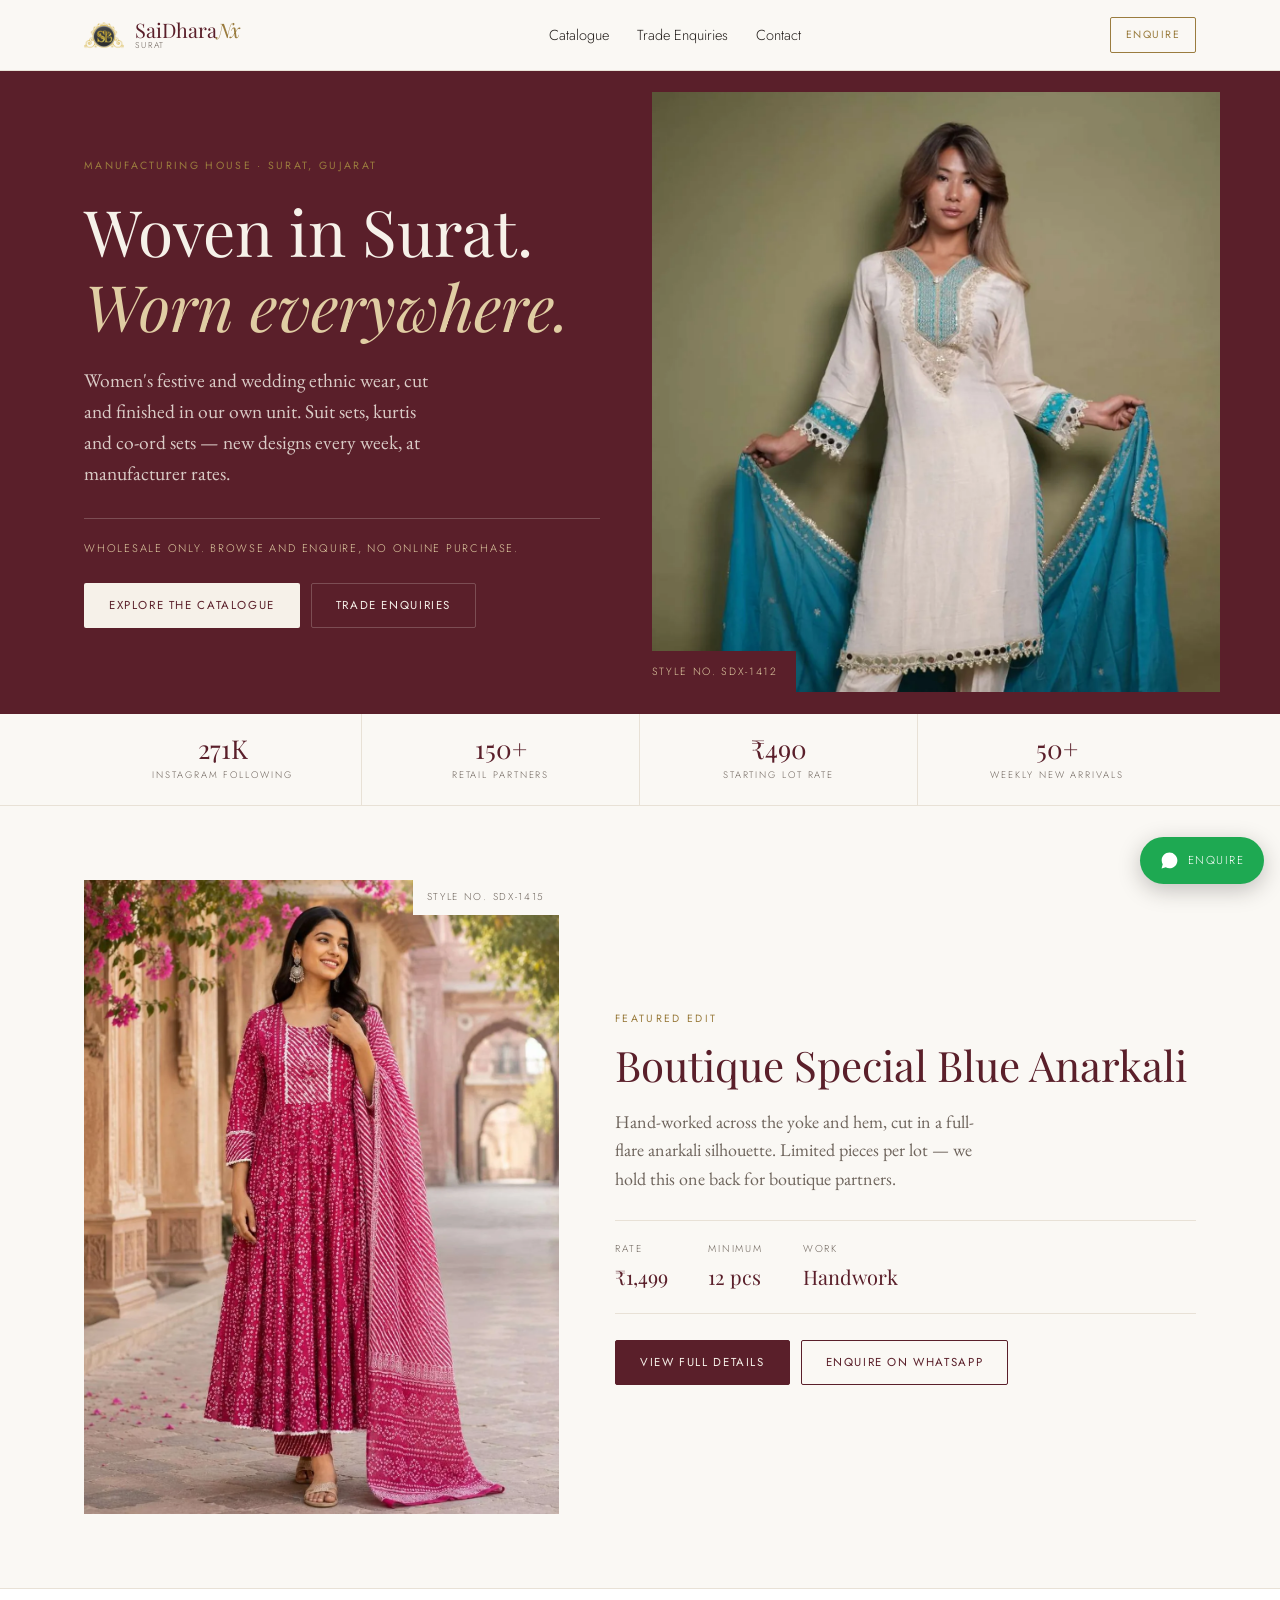
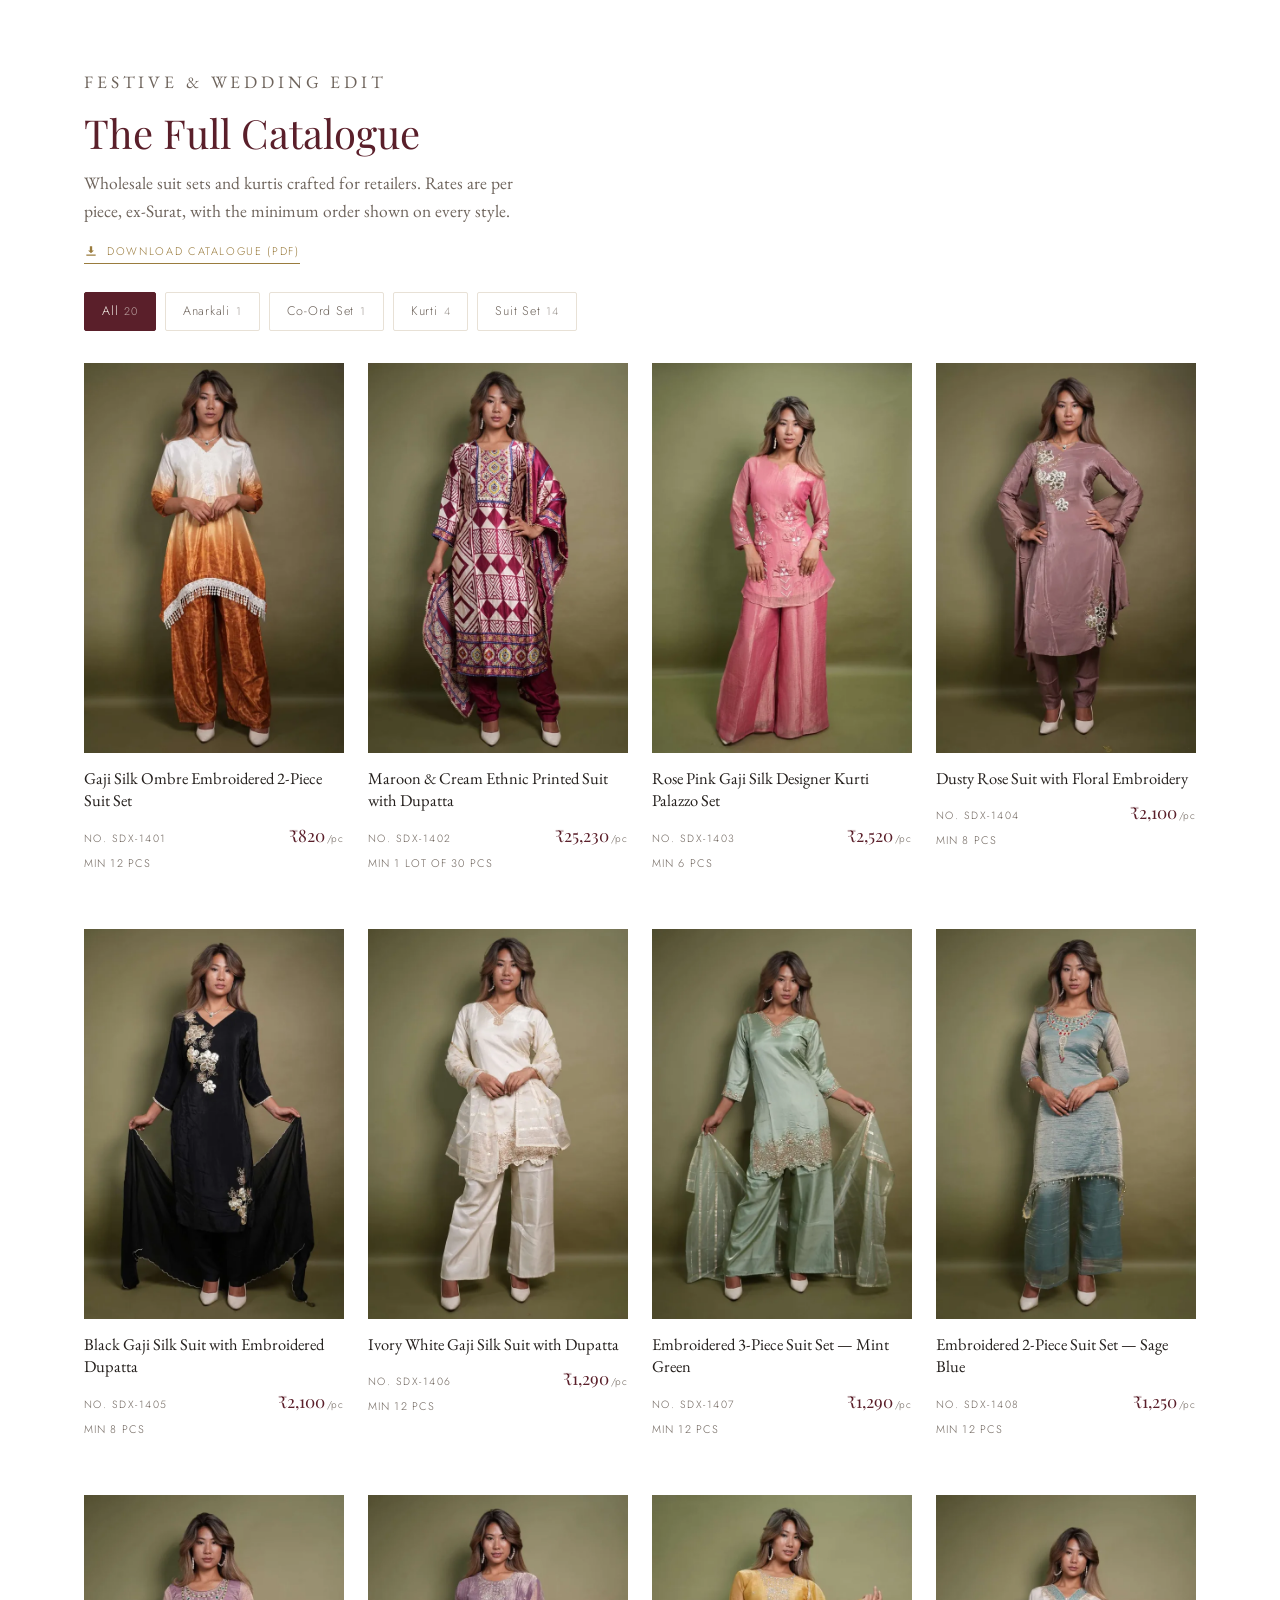
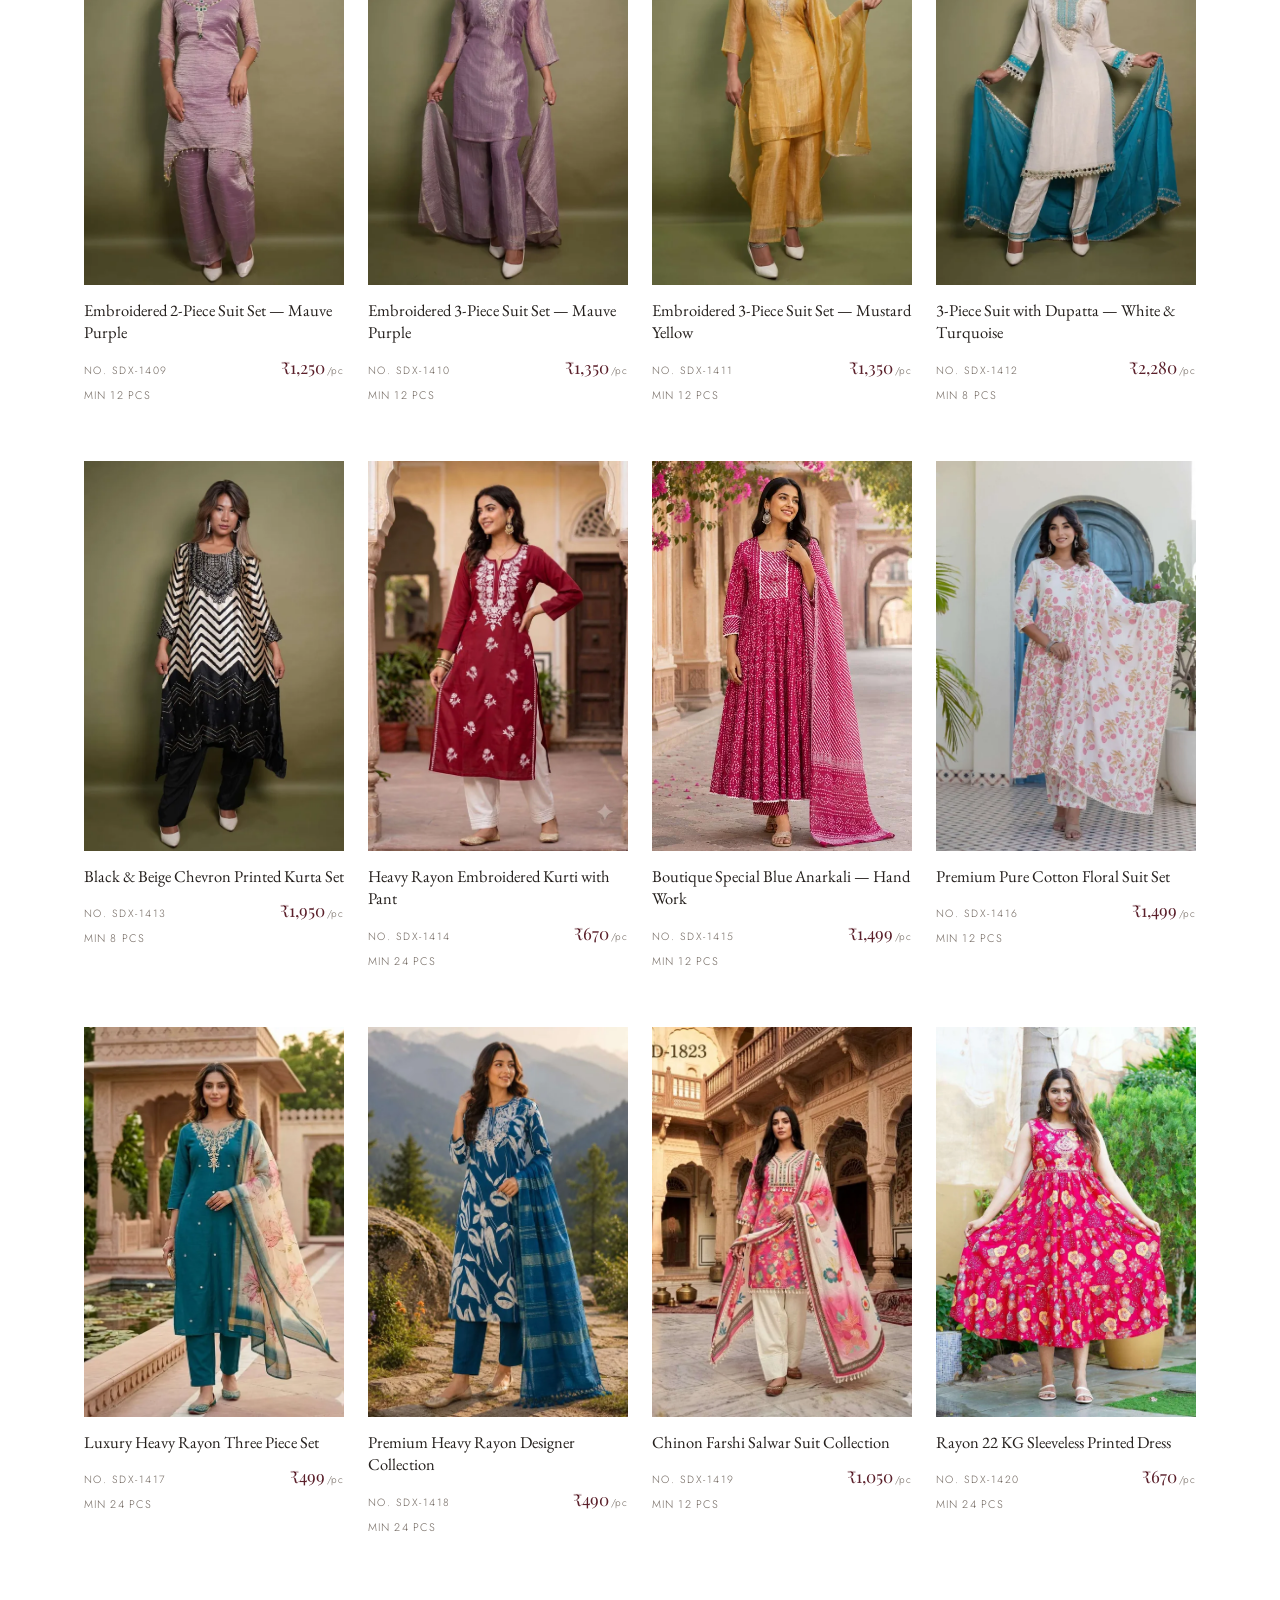
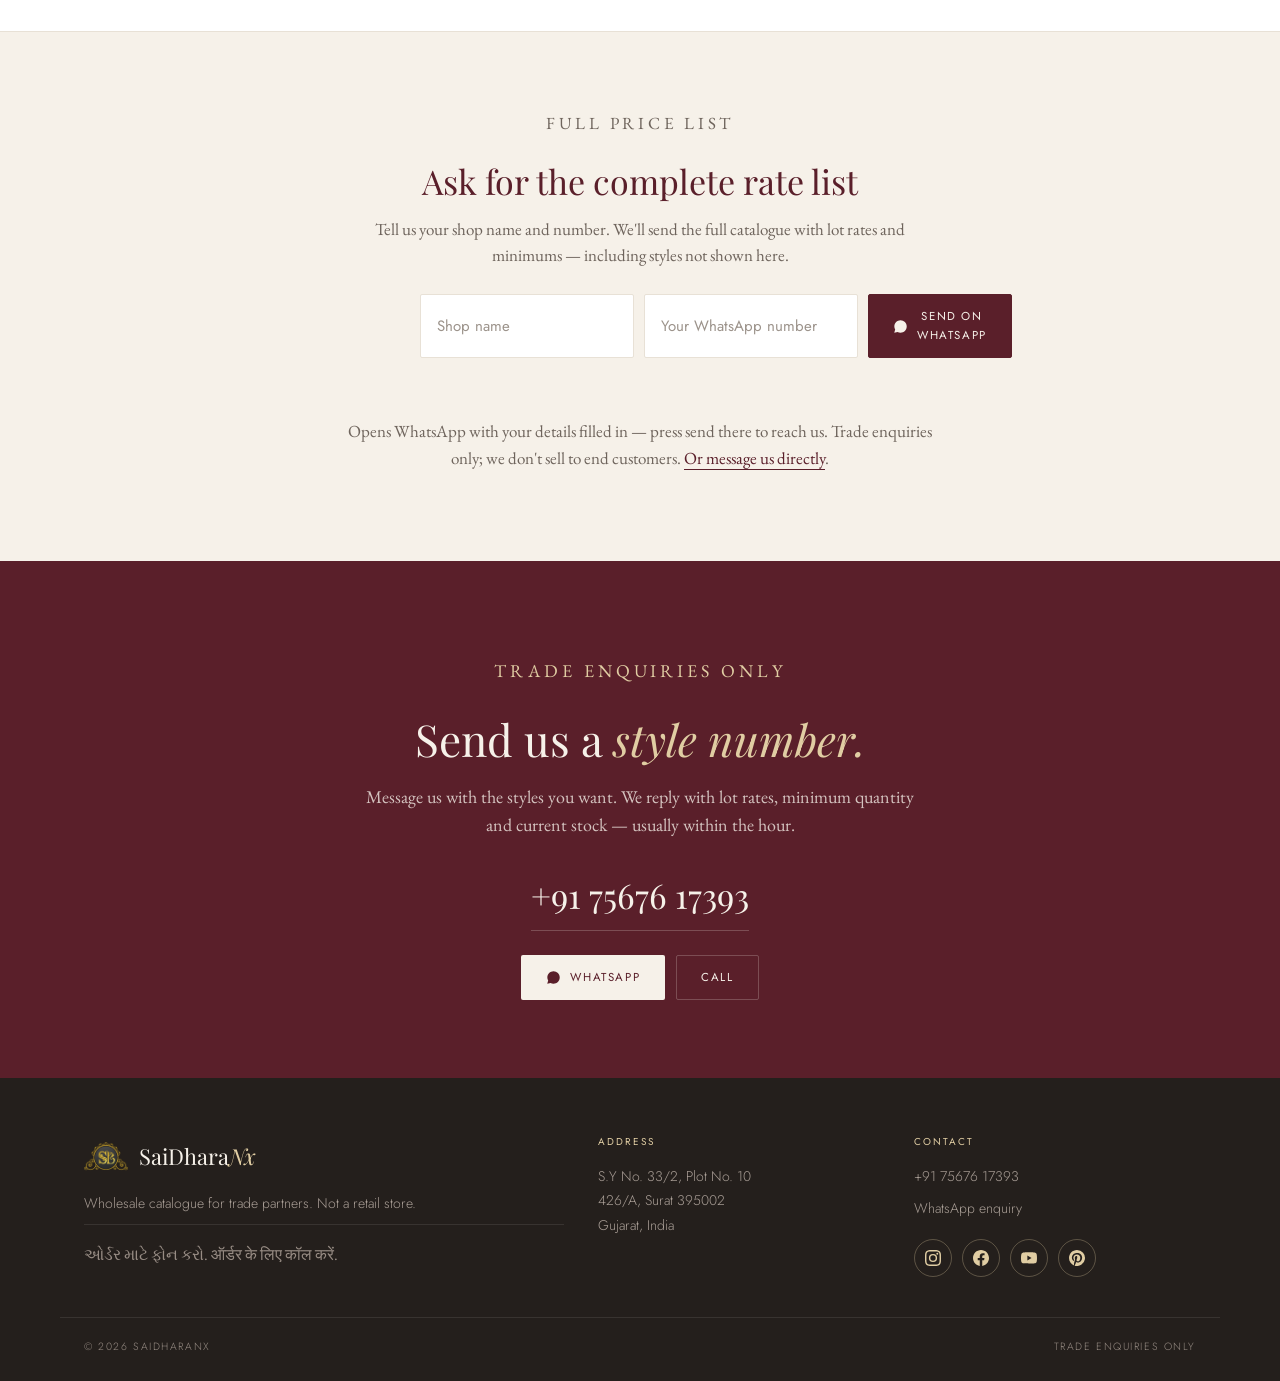
==== commit 87a2137f: "Fix lead form tab navigation and trust bar visual consistency" ====
--- a/index.html
+++ b/index.html
@@ -165,9 +165,9 @@
 <div class="trust">
   <div class="wrap trust__in">
     <div class="trust__i"><div class="trust__n">271K</div><div class="trust__k">Instagram following</div></div>
-    <div class="trust__i"><div class="trust__n">150+</div><div class="trust__k">Trade partners</div></div>
-    <div class="trust__i"><div class="trust__n">₹490</div><div class="trust__k">Rates start from</div></div>
-    <div class="trust__i"><div class="trust__n">Weekly</div><div class="trust__k">New designs</div></div>
+    <div class="trust__i"><div class="trust__n">150+</div><div class="trust__k">Retail partners</div></div>
+    <div class="trust__i"><div class="trust__n">₹490</div><div class="trust__k">Starting lot rate</div></div>
+    <div class="trust__i"><div class="trust__n">50+</div><div class="trust__k">Weekly new arrivals</div></div>
   </div>
 </div>
 
@@ -387,7 +387,7 @@
 WhatsApp: ${f.phone.value}`;
   document.getElementById('leadOk').textContent =
     'Opening WhatsApp — press send there to receive the list.';
-  location.href = `https://wa.me/${WHATSAPP}?text=${encodeURIComponent(msg)}`;
+  window.open(`https://wa.me/${WHATSAPP}?text=${encodeURIComponent(msg)}`, '_blank', 'noopener,noreferrer');
 });
 </script>
 <!-- Analytics — uncomment and add the client's ID once they have an account.
